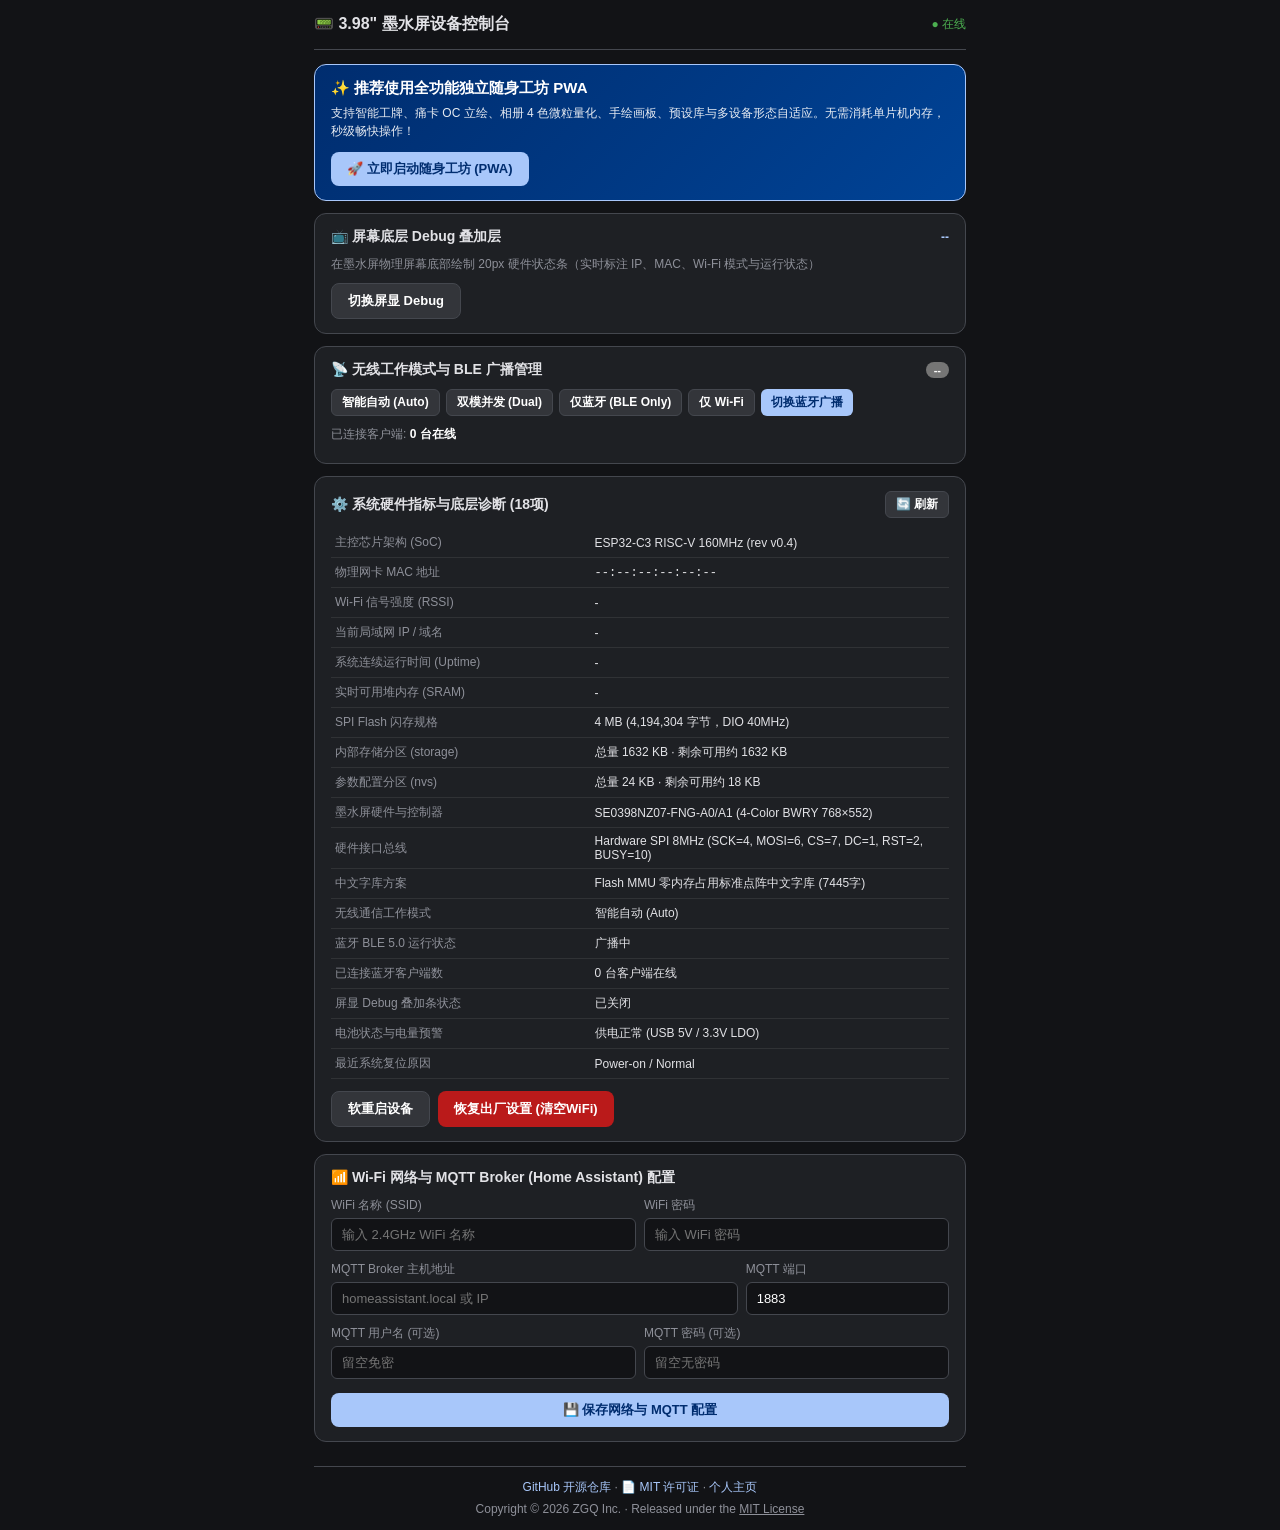
==== web_assets/index.html @ a0bafb87 "fix(web): 修复网页压缩误删URL导致未闭合a标签与全页变蓝问题，恢复PWA动态传参与302重定向" ====
<!DOCTYPE html>
<html lang="zh-CN" data-theme="dark">
<head>
  <meta charset="utf-8">
  <meta name="viewport" content="width=device-width, initial-scale=1.0, maximum-scale=1.0, user-scalable=no">
  <title>3.98" 墨水屏设备管理后台</title>
  <style>
    :root {
      --primary: #a8c7fa; --on-primary: #002d6f; --container: #1e2024; --surface: #121316;
      --on-surface: #e2e2e6; --outline: #8e9099; --border: #44474e; --p-box: #004396;
    }
    * { box-sizing: border-box; margin: 0; padding: 0; font-family: -apple-system, BlinkMacSystemFont, "Segoe UI", Roboto, sans-serif; }
    body { background: var(--surface); color: var(--on-surface); padding: 14px; max-width: 680px; margin: 0 auto; }
    header { display: flex; justify-content: space-between; align-items: center; padding-bottom: 14px; border-bottom: 1px solid var(--border); margin-bottom: 14px; }
    .brand { font-size: 16px; font-weight: 700; display: flex; align-items: center; gap: 8px; }
    .card { background: var(--container); border: 1px solid var(--border); border-radius: 12px; padding: 14px 16px; margin-bottom: 12px; }
    .card-title { font-size: 14px; font-weight: 700; margin-bottom: 10px; display: flex; justify-content: space-between; align-items: center; }
    .pwa-card { background: linear-gradient(135deg, #002d6f, #004396); border-color: var(--primary); color: #fff; }
    .btn { display: inline-flex; align-items: center; justify-content: center; padding: 8px 16px; border-radius: 8px; border: none; font-size: 13px; font-weight: 600; cursor: pointer; text-decoration: none; transition: 0.2s; }
    .btn-sm { padding: 4px 10px; font-size: 12px; border-radius: 6px; }
    .btn-primary { background: var(--primary); color: var(--on-primary); }
    .btn-tonal { background: #33353a; color: #fff; border: 1px solid var(--border); }
    .btn-danger { background: #ba1a1a; color: #fff; }
    .btn-outlined { background: transparent; color: var(--primary); border: 1px solid var(--border); }
    .btn.active { background: var(--primary); color: var(--on-primary); }
    .form-group { margin-bottom: 10px; }
    .form-label { display: block; font-size: 12px; color: var(--outline); margin-bottom: 4px; }
    .input { width: 100%; padding: 8px 10px; border-radius: 6px; border: 1px solid var(--border); background: var(--surface); color: #fff; font-size: 13px; }
    table { width: 100%; font-size: 12px; border-collapse: collapse; }
    td { padding: 6px 4px; border-bottom: 1px solid rgba(255,255,255,0.08); }
    td:first-child { color: var(--outline); width: 42%; }
    footer { margin-top: 24px; text-align: center; font-size: 12px; color: var(--outline); padding-top: 12px; border-top: 1px solid var(--border); }
    footer a { color: var(--primary); text-decoration: none; }
  </style>
</head>
<body>
  <header>
    <div class="brand">
      <span>📟 3.98" 墨水屏设备控制台</span>
    </div>
    <span style="font-size:12px; color:#4caf50;">● 在线</span>
  </header>

  <!-- PWA Studio Hero Card -->
  <div class="card pwa-card">
    <div style="font-size:15px; font-weight:700; margin-bottom:6px;">✨ 推荐使用全功能独立随身工坊 PWA</div>
    <p style="font-size:12px; opacity:0.9; margin-bottom:12px; line-height:1.5;">
      支持智能工牌、痛卡 OC 立绘、相册 4 色微粒量化、手绘画板、预设库与多设备形态自适应。无需消耗单片机内存，秒级畅快操作！
    </p>
    <a id="pwaLaunchBtn" href="https://398epd.zgqinc.gq/" target="_blank" rel="noopener" class="btn btn-primary" style="font-weight:700;">🚀 立即启动随身工坊 (PWA)</a>
  </div>

  <!-- Screen Debug Overlay Card -->
  <div class="card">
    <div class="card-title">
      <span>📺 屏幕底层 Debug 叠加层</span>
      <span id="screenDebugText" style="font-size:12px; font-weight:700; color:var(--primary);">--</span>
    </div>
    <p style="font-size:12px; color:var(--outline); margin-bottom:10px;">
      在墨水屏物理屏幕底部绘制 20px 硬件状态条（实时标注 IP、MAC、Wi-Fi 模式与运行状态）
    </p>
    <button class="btn btn-tonal" id="btnDebugToggle" onclick="toggleScreenDebug()">切换屏显 Debug</button>
  </div>

  <!-- Wireless Mode & BLE Management -->
  <div class="card">
    <div class="card-title">
      <span>📡 无线工作模式与 BLE 广播管理</span>
      <span id="bleStatusBadge" style="font-size:11px; padding:2px 8px; border-radius:10px; background:#757575; color:#fff;">--</span>
    </div>
    <div style="display:flex; gap:6px; flex-wrap:wrap; margin-bottom:10px;">
      <button class="btn btn-tonal btn-sm opt-wmode" id="opt-auto" onclick="setWirelessMode('auto')">智能自动 (Auto)</button>
      <button class="btn btn-tonal btn-sm opt-wmode" id="opt-dual" onclick="setWirelessMode('dual')">双模并发 (Dual)</button>
      <button class="btn btn-tonal btn-sm opt-wmode" id="opt-ble_only" onclick="setWirelessMode('ble_only')">仅蓝牙 (BLE Only)</button>
      <button class="btn btn-tonal btn-sm opt-wmode" id="opt-wifi_only" onclick="setWirelessMode('wifi_only')">仅 Wi-Fi</button>
      <button class="btn btn-primary btn-sm" id="btnToggleBle" onclick="toggleBleBroadcast()">切换蓝牙广播</button>
    </div>
    <div id="bleClientsArea" style="font-size:12px; color:var(--outline); margin-bottom:6px;">
      <span>已连接客户端: </span><span id="bleClientsCount" style="color:#fff; font-weight:700;">0 台在线</span>
    </div>
    <div id="bleDeviceList" style="display:flex; flex-direction:column; gap:6px;"></div>
  </div>

  <!-- Full 18-Item Hardware Diagnostics -->
  <div class="card">
    <div class="card-title">
      <span>⚙️ 系统硬件指标与底层诊断 (18项)</span>
      <button class="btn btn-tonal btn-sm" onclick="loadStatus()">🔄 刷新</button>
    </div>
    <table>
      <tbody>
        <tr><td>主控芯片架构 (SoC)</td><td id="dChip">ESP32-C3 RISC-V 160MHz (rev v0.4)</td></tr>
        <tr><td>物理网卡 MAC 地址</td><td id="dMac" style="font-family:monospace;">--:--:--:--:--:--</td></tr>
        <tr><td>Wi-Fi 信号强度 (RSSI)</td><td id="dWifi">-</td></tr>
        <tr><td>当前局域网 IP / 域名</td><td id="dIp">-</td></tr>
        <tr><td>系统连续运行时间 (Uptime)</td><td id="dUptime">-</td></tr>
        <tr><td>实时可用堆内存 (SRAM)</td><td id="dHeap">-</td></tr>
        <tr><td>SPI Flash 闪存规格</td><td id="dFlash">4 MB (4,194,304 字节，DIO 40MHz)</td></tr>
        <tr><td>内部存储分区 (storage)</td><td id="dStorage">总量 1632 KB · 剩余可用约 1632 KB</td></tr>
        <tr><td>参数配置分区 (nvs)</td><td id="dNvs">总量 24 KB · 剩余可用约 18 KB</td></tr>
        <tr><td>墨水屏硬件与控制器</td><td id="dPanel">SE0398NZ07-FNG-A0/A1 (4-Color BWRY 768×552)</td></tr>
        <tr><td>硬件接口总线</td><td>Hardware SPI 8MHz (SCK=4, MOSI=6, CS=7, DC=1, RST=2, BUSY=10)</td></tr>
        <tr><td>中文字库方案</td><td>Flash MMU 零内存占用标准点阵中文字库 (7445字)</td></tr>
        <tr><td>无线通信工作模式</td><td id="dWirelessMode">智能自动 (Auto)</td></tr>
        <tr><td>蓝牙 BLE 5.0 运行状态</td><td id="dBleStatus">广播中</td></tr>
        <tr><td>已连接蓝牙客户端数</td><td id="dBleClients">0 台客户端在线</td></tr>
        <tr><td>屏显 Debug 叠加条状态</td><td id="dDebugOverlay">已关闭</td></tr>
        <tr><td>电池状态与电量预警</td><td id="dBattery">供电正常 (USB 5V / 3.3V LDO)</td></tr>
        <tr><td>最近系统复位原因</td><td id="dResetReason">Power-on / Normal</td></tr>
      </tbody>
    </table>
    <div style="display:flex; gap:8px; margin-top:12px;">
      <button class="btn btn-tonal" onclick="reboot()">软重启设备</button>
      <button class="btn btn-danger" onclick="factoryReset()">恢复出厂设置 (清空WiFi)</button>
    </div>
  </div>

  <!-- Full Wi-Fi & MQTT Configuration -->
  <div class="card">
    <div class="card-title">📶 Wi-Fi 网络与 MQTT Broker (Home Assistant) 配置</div>
    <div style="display:grid; grid-template-columns:1fr 1fr; gap:8px;">
      <div class="form-group">
        <label class="form-label">WiFi 名称 (SSID)</label>
        <input type="text" id="ssid" class="input" placeholder="输入 2.4GHz WiFi 名称">
      </div>
      <div class="form-group">
        <label class="form-label">WiFi 密码</label>
        <input type="password" id="pass" class="input" placeholder="输入 WiFi 密码">
      </div>
    </div>
    <div style="display:grid; grid-template-columns:2fr 1fr; gap:8px;">
      <div class="form-group">
        <label class="form-label">MQTT Broker 主机地址</label>
        <input type="text" id="mqttHost" class="input" placeholder="homeassistant.local 或 IP">
      </div>
      <div class="form-group">
        <label class="form-label">MQTT 端口</label>
        <input type="number" id="mqttPort" class="input" placeholder="1883" value="1883">
      </div>
    </div>
    <div style="display:grid; grid-template-columns:1fr 1fr; gap:8px;">
      <div class="form-group">
        <label class="form-label">MQTT 用户名 (可选)</label>
        <input type="text" id="mqttUser" class="input" placeholder="留空免密">
      </div>
      <div class="form-group">
        <label class="form-label">MQTT 密码 (可选)</label>
        <input type="password" id="mqttPass" class="input" placeholder="留空无密码">
      </div>
    </div>
    <button class="btn btn-primary" style="width:100%; margin-top:4px;" onclick="saveConfig()">💾 保存网络与 MQTT 配置</button>
  </div>

  <!-- Footer -->
  <footer>
    <div style="margin-bottom:6px;">
      <a href="https://github.com/ZGQ-inc/3.98-epd" target="_blank">GitHub 开源仓库</a>
      <span> · </span>
      <a href="https://github.com/ZGQ-inc/3.98-epd/blob/main/LICENSE" target="_blank">📄 MIT 许可证</a>
      <span> · </span>
      <a href="https://domain.zgqinc.gq/" target="_blank">个人主页</a>
    </div>
    <div>Copyright &copy; 2026 ZGQ Inc. · Released under the <a href="https://github.com/ZGQ-inc/3.98-epd/blob/main/LICENSE" target="_blank" rel="noopener" style="color:inherit; text-decoration:underline;">MIT License</a></div>
  </footer>

  <script>
    let gBleEnabled = true;
    let currentDeviceIp = '';

    async function loadStatus() {
      try {
        const r = await fetch('/api/system/status');
        const d = await r.json();
        if (d.ip_address && d.ip_address !== '0.0.0.0') {
          currentDeviceIp = d.ip_address;
          updatePwaLaunchLink();
        }
        if (document.getElementById('dChip')) document.getElementById('dChip').textContent = d.chip_model || 'ESP32-C3 RISC-V 160MHz';
        if (document.getElementById('dMac')) document.getElementById('dMac').textContent = d.mac_address || '--';
        if (document.getElementById('dWifi')) document.getElementById('dWifi').textContent = `${d.wifi_mode} (${d.wifi_rssi} dBm)`;
        if (document.getElementById('dIp')) document.getElementById('dIp').textContent = `http://${d.ip_address} / http://epd-display.local`;

        const up = d.uptime_secs || 0;
        const days = Math.floor(up / 86400);
        const hours = Math.floor((up % 86400) / 3600);
        const mins = Math.floor((up % 3600) / 60);
        const secs = up % 60;
        if (document.getElementById('dUptime')) document.getElementById('dUptime').textContent = `${days}天 ${hours}小时 ${mins}分 ${secs}秒`;

        if (document.getElementById('dHeap')) document.getElementById('dHeap').textContent = `${(d.free_heap || 0).toLocaleString()} 字节 (最低 ${(d.min_free_heap || 0).toLocaleString()} 字节)`;
        if (document.getElementById('dFlash')) document.getElementById('dFlash').textContent = `${Math.round((d.flash_chip_size || 4194304) / 1048576)} MB (DIO 40MHz)`;
        if (document.getElementById('dStorage')) {
          const tot = Math.round((d.storage_partition_size || 1632 * 1024) / 1024);
          const free = Math.round((d.storage_free_bytes || 1632 * 1024) / 1024);
          document.getElementById('dStorage').textContent = `总量 ${tot} KB · 剩余可用约 ${free} KB`;
        }
        if (document.getElementById('dNvs')) {
          const tot = Math.round((d.nvs_size || 24576) / 1024);
          const free = Math.round(((d.nvs_size || 24576) - (d.nvs_used_bytes || 6144)) / 1024);
          document.getElementById('dNvs').textContent = `总量 ${tot} KB · 剩余可用约 ${free} KB`;
        }
        if (document.getElementById('dPanel')) document.getElementById('dPanel').textContent = d.panel_model || 'SE0398NZ07-FNG-A0/A1 (768×552 BWRY)';
        if (document.getElementById('dWirelessMode')) document.getElementById('dWirelessMode').textContent = d.wireless_mode || '智能自动 (Auto)';
        if (document.getElementById('dBleClients')) document.getElementById('dBleClients').textContent = `${(d.ble_devices || []).length} 台在线`;
        if (document.getElementById('bleClientsCount')) document.getElementById('bleClientsCount').textContent = `${(d.ble_devices || []).length} 台在线`;
        if (document.getElementById('dBattery')) document.getElementById('dBattery').textContent = d.battery_low ? '⚠️ 低电量预警 (请接通 USB-C)' : '供电正常 (USB 5V / 3.3V LDO)';
        if (document.getElementById('dResetReason')) document.getElementById('dResetReason').textContent = d.reset_reason || 'Normal';

        updateWirelessModeUI(d.wireless_mode);
        updateBleStatusUI(d.ble_enabled, d.ble_status, d.ble_devices);
        if (d.screen_debug !== undefined) updateScreenDebugUI(d.screen_debug);
      } catch(e) {}
    }

    function updateWirelessModeUI(mode) {
      document.querySelectorAll('.opt-wmode').forEach(b => b.classList.remove('active'));
      const el = document.getElementById('opt-' + mode);
      if (el) el.classList.add('active');
    }

    function updateBleStatusUI(enabled, statusStr, devices) {
      gBleEnabled = enabled;
      const badge = document.getElementById('bleStatusBadge');
      const btn = document.getElementById('btnToggleBle');
      const diag = document.getElementById('dBleStatus');
      const list = document.getElementById('bleDeviceList');

      const text = statusStr === 'CONN' ? '已连接 (CONN)' : (statusStr === 'ADV' ? '广播中 (ADV)' : '已关闭 (OFF)');
      const bg = statusStr === 'CONN' ? '#1565c0' : (statusStr === 'ADV' ? '#2e7d32' : '#757575');

      if (badge) { badge.textContent = text; badge.style.background = bg; }
      if (diag) diag.textContent = text;
      if (btn) btn.textContent = enabled ? '关闭蓝牙广播' : '开启蓝牙广播';

      const devs = devices || [];
      if (list) {
        if (devs.length === 0) {
          list.innerHTML = `<div style="padding:8px; background:var(--surface); border-radius:6px; font-size:11px; color:var(--outline); text-align:center;">暂无已连接蓝牙客户端</div>`;
        } else {
          list.innerHTML = devs.map(d => `
            <div style="display:flex; justify-content:space-between; align-items:center; padding:6px 10px; background:var(--surface); border-radius:6px; font-size:12px;">
              <div>
                <span style="font-weight:700;">📱 ${d.name || 'WebBLE Client'}</span>
                <span style="font-size:11px; color:var(--outline); margin-left:6px;">信号: ${d.rssi || 0} dBm</span>
              </div>
              <button class="btn btn-danger btn-sm" onclick="disconnectBle('${d.id}')">断开</button>
            </div>
          `).join('');
        }
      }
    }

    function updateScreenDebugUI(enabled) {
      const txt = document.getElementById('screenDebugText');
      const diag = document.getElementById('dDebugOverlay');
      const btn = document.getElementById('btnDebugToggle');
      if (txt) {
        txt.textContent = enabled ? '已开启 (ON)' : '已关闭 (OFF)';
        txt.style.color = enabled ? '#4caf50' : 'var(--primary)';
      }
      if (diag) {
        diag.textContent = enabled ? '已开启 (屏幕底部 20px IP与状态条)' : '已关闭';
        diag.style.color = enabled ? '#4caf50' : 'inherit';
      }
      if (btn) {
        btn.textContent = enabled ? '关闭屏显 Debug' : '开启屏显 Debug';
      }
    }

    async function toggleScreenDebug() {
      try {
        const r = await fetch('/api/system/debug', { method: 'POST' });
        const d = await r.json();
        updateScreenDebugUI(d.screen_debug);
        alert('⚡ ' + (d.message || '屏显 Debug 已切换'));
      } catch(e) {
        alert('❌ 切换失败: ' + e.message);
      }
    }

    async function setWirelessMode(mode) {
      try {
        const r = await fetch('/api/wireless/mode', {
          method: 'POST',
          headers: { 'Content-Type': 'application/json' },
          body: JSON.stringify({ mode })
        });
        const d = await r.json();
        updateWirelessModeUI(mode);
        alert('🎉 ' + (d.message || '无线模式已切换'));
        loadStatus();
      } catch(e) {
        alert('❌ 切换失败: ' + e.message);
      }
    }

    async function toggleBleBroadcast() {
      try {
        const r = await fetch('/api/ble/toggle', {
          method: 'POST',
          headers: { 'Content-Type': 'application/json' },
          body: JSON.stringify({ enabled: !gBleEnabled })
        });
        const d = await r.json();
        updateBleStatusUI(d.ble_enabled, d.ble_status, []);
        alert('🎉 ' + (d.message || '蓝牙广播已更新'));
      } catch(e) {
        alert('❌ 操作失败: ' + e.message);
      }
    }

    async function disconnectBle(id) {
      if (!confirm('确认断开该蓝牙客户端？')) return;
      try {
        await fetch('/api/ble/disconnect', {
          method: 'POST',
          headers: { 'Content-Type': 'application/json' },
          body: JSON.stringify({ id })
        });
        loadStatus();
      } catch(e) {
        alert('❌ 断开失败: ' + e.message);
      }
    }

    async function loadConfig() {
      try {
        const r = await fetch('/api/config');
        if (!r.ok) return;
        const cfg = await r.json();
        if (cfg.wifi_ssid) document.getElementById('ssid').value = cfg.wifi_ssid;
        if (cfg.wifi_pass) document.getElementById('pass').value = cfg.wifi_pass;
        if (cfg.mqtt_broker) document.getElementById('mqttHost').value = cfg.mqtt_broker;
        if (cfg.mqtt_port) document.getElementById('mqttPort').value = cfg.mqtt_port;
        if (cfg.mqtt_user) document.getElementById('mqttUser').value = cfg.mqtt_user;
        if (cfg.mqtt_pass) document.getElementById('mqttPass').value = cfg.mqtt_pass;
        if (cfg.screen_debug !== undefined) updateScreenDebugUI(cfg.screen_debug);
      } catch(e) {}
    }

    async function saveConfig() {
      const ssid = document.getElementById('ssid').value.trim();
      const pass = document.getElementById('pass').value.trim();
      const mqttHost = document.getElementById('mqttHost').value.trim();
      const mqttPort = parseInt(document.getElementById('mqttPort').value) || 1883;
      const mqttUser = document.getElementById('mqttUser').value.trim();
      const mqttPass = document.getElementById('mqttPass').value;

      try {
        const r = await fetch('/api/config', {
          method: 'POST',
          headers: { 'Content-Type': 'application/json' },
          body: JSON.stringify({
            wifi_ssid: ssid,
            wifi_pass: pass,
            mqtt_broker: mqttHost,
            mqtt_port: mqttPort,
            mqtt_user: mqttUser,
            mqtt_pass: mqttPass
          })
        });
        const d = await r.json();
        alert('🎉 ' + (d.message || '网络与 MQTT 配置已成功保存！'));
      } catch(e) {
        alert('❌ 保存失败: ' + e.message);
      }
    }

    async function reboot() {
      if (confirm('确认软重启设备？')) {
        await fetch('/api/system/reboot', { method:'POST' });
        alert('设备正在重启...');
      }
    }

    async function factoryReset() {
      if (confirm('警告：确认清除 WiFi 密码并恢复出厂设置？')) {
        await fetch('/api/system/reset', { method:'POST' });
        alert('已恢复出厂，正在重启...');
      }
    }

    function updatePwaLaunchLink() {
      const host = currentDeviceIp || window.location.hostname || '';
      const targetUrl = host ? `https://398epd.zgqinc.gq/?ip=${encodeURIComponent(host)}` : 'https://398epd.zgqinc.gq/';
      const btn = document.getElementById('pwaLaunchBtn') || document.querySelector('.pwa-card a');
      if (btn) {
        btn.href = targetUrl;
        btn.onclick = function() {
          const freshHost = currentDeviceIp || window.location.hostname || '';
          this.href = freshHost ? `https://398epd.zgqinc.gq/?ip=${encodeURIComponent(freshHost)}` : 'https://398epd.zgqinc.gq/';
        };
      }
    }

    window.onload = function() {
      updatePwaLaunchLink();
      loadStatus();
      loadConfig();
    };
  </script>
</body>
</html>
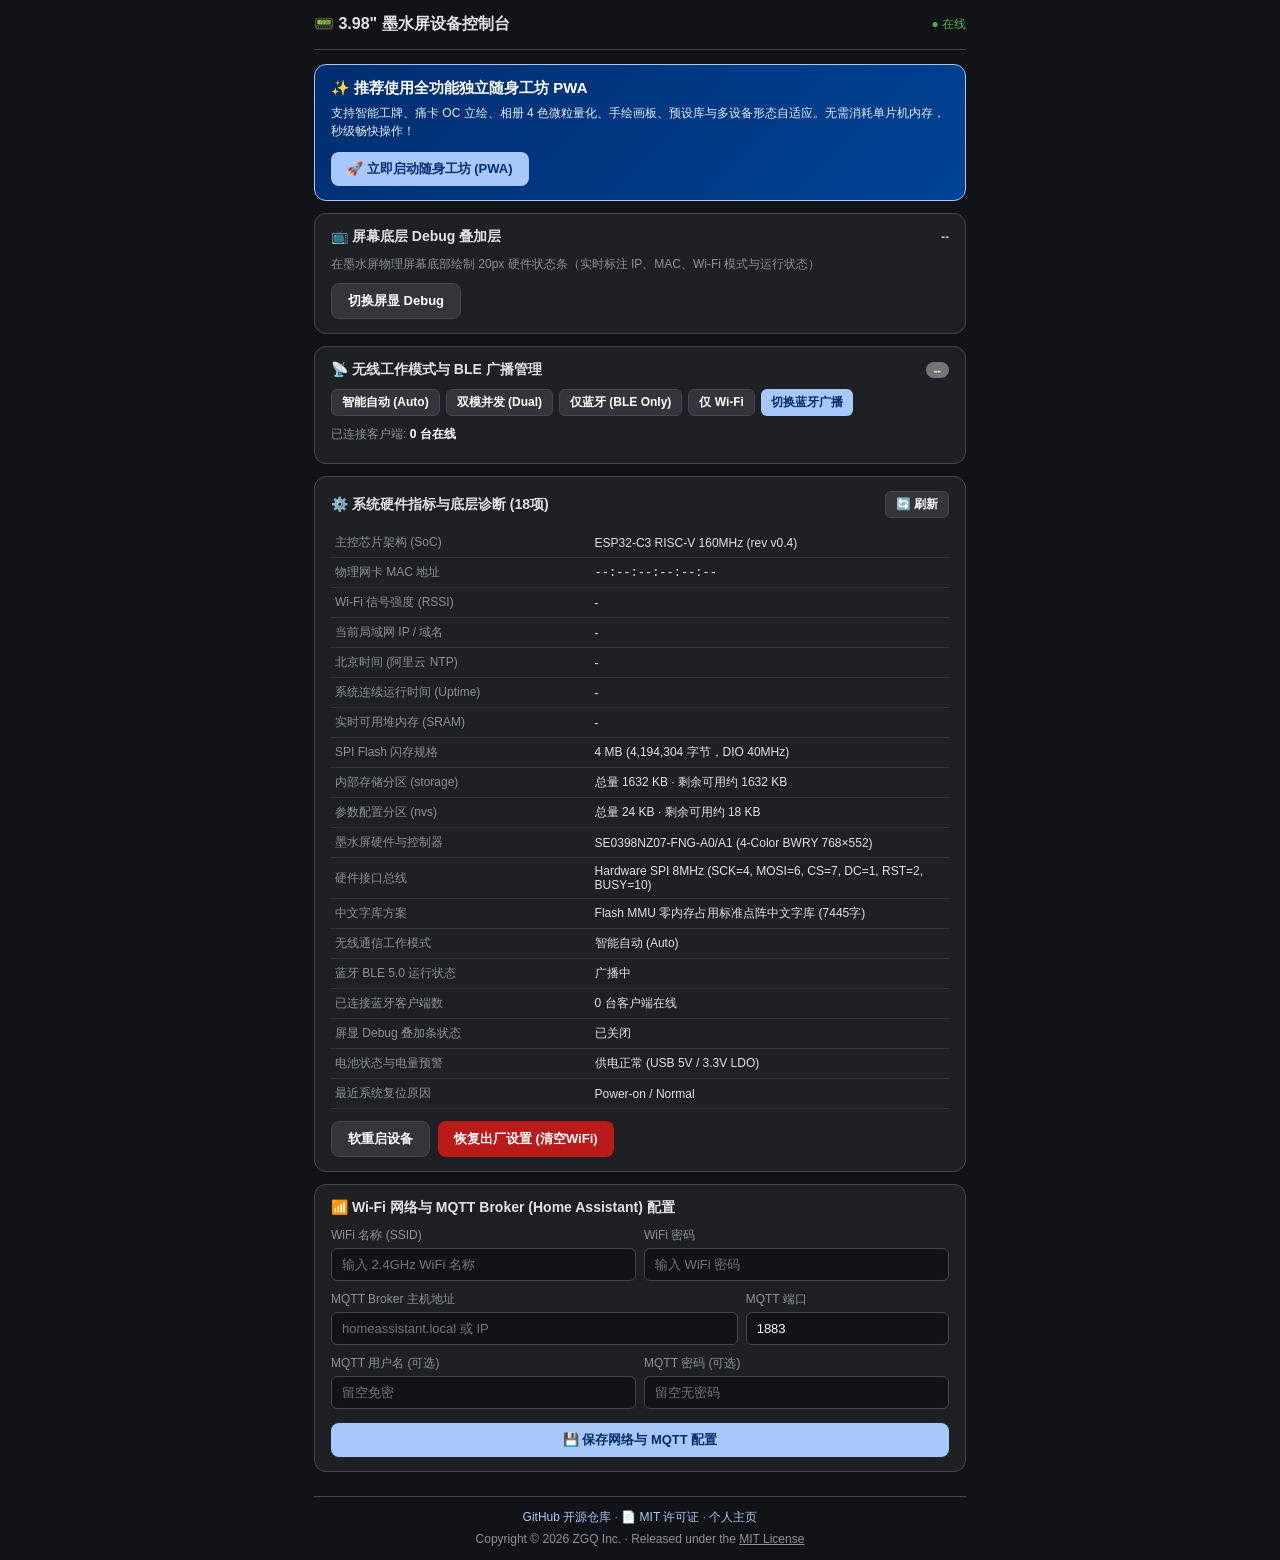
==== commit 2e95fb86: "feat(ntp): 单片机集成阿里云NTP授时与UTC+8时区管理，打通墨水屏实时时钟与状态展示" ====
--- a/web_assets/index.html
+++ b/web_assets/index.html
@@ -48,6 +48,15 @@
       支持智能工牌、痛卡 OC 立绘、相册 4 色微粒量化、手绘画板、预设库与多设备形态自适应。无需消耗单片机内存，秒级畅快操作！
     </p>
     <a id="pwaLaunchBtn" href="https://398epd.zgqinc.gq/" target="_blank" rel="noopener" class="btn btn-primary" style="font-weight:700;">🚀 立即启动随身工坊 (PWA)</a>
+    <script>
+      (function() {
+        var h = window.location.hostname || '';
+        if (h && h !== 'localhost' && h !== '127.0.0.1') {
+          var el = document.getElementById('pwaLaunchBtn');
+          if (el) el.href = 'https://398epd.zgqinc.gq/?ip=' + encodeURIComponent(h);
+        }
+      })();
+    </script>
   </div>
 
   <!-- Screen Debug Overlay Card -->
@@ -93,6 +102,7 @@
         <tr><td>物理网卡 MAC 地址</td><td id="dMac" style="font-family:monospace;">--:--:--:--:--:--</td></tr>
         <tr><td>Wi-Fi 信号强度 (RSSI)</td><td id="dWifi">-</td></tr>
         <tr><td>当前局域网 IP / 域名</td><td id="dIp">-</td></tr>
+        <tr><td>北京时间 (阿里云 NTP)</td><td id="dNtpTime">-</td></tr>
         <tr><td>系统连续运行时间 (Uptime)</td><td id="dUptime">-</td></tr>
         <tr><td>实时可用堆内存 (SRAM)</td><td id="dHeap">-</td></tr>
         <tr><td>SPI Flash 闪存规格</td><td id="dFlash">4 MB (4,194,304 字节，DIO 40MHz)</td></tr>
@@ -186,6 +196,10 @@
         const mins = Math.floor((up % 3600) / 60);
         const secs = up % 60;
         if (document.getElementById('dUptime')) document.getElementById('dUptime').textContent = `${days}天 ${hours}小时 ${mins}分 ${secs}秒`;
+        if (document.getElementById('dNtpTime')) {
+          const ntpDesc = d.ntp_synced ? '✅ 阿里云 NTP 已授时' : '⏳ 正在校时...';
+          document.getElementById('dNtpTime').textContent = d.current_time ? `${d.current_time} (${ntpDesc})` : ntpDesc;
+        }
 
         if (document.getElementById('dHeap')) document.getElementById('dHeap').textContent = `${(d.free_heap || 0).toLocaleString()} 字节 (最低 ${(d.min_free_heap || 0).toLocaleString()} 字节)`;
         if (document.getElementById('dFlash')) document.getElementById('dFlash').textContent = `${Math.round((d.flash_chip_size || 4194304) / 1048576)} MB (DIO 40MHz)`;
@@ -386,9 +400,20 @@
       const btn = document.getElementById('pwaLaunchBtn') || document.querySelector('.pwa-card a');
       if (btn) {
         btn.href = targetUrl;
-        btn.onclick = function() {
+        if (host) btn.title = `跳转至随身工坊 (携带参数: ?ip=${host})`;
+        btn.onclick = function(e) {
           const freshHost = currentDeviceIp || window.location.hostname || '';
-          this.href = freshHost ? `https://398epd.zgqinc.gq/?ip=${encodeURIComponent(freshHost)}` : 'https://398epd.zgqinc.gq/';
+          const url = freshHost ? `https://398epd.zgqinc.gq/?ip=${encodeURIComponent(freshHost)}` : 'https://398epd.zgqinc.gq/';
+          this.href = url;
+          if (e) {
+            e.preventDefault();
+            e.stopPropagation();
+          }
+          const win = window.open(url, '_blank');
+          if (!win || win.closed || typeof win.closed === 'undefined') {
+            window.location.href = url;
+          }
+          return false;
         };
       }
     }
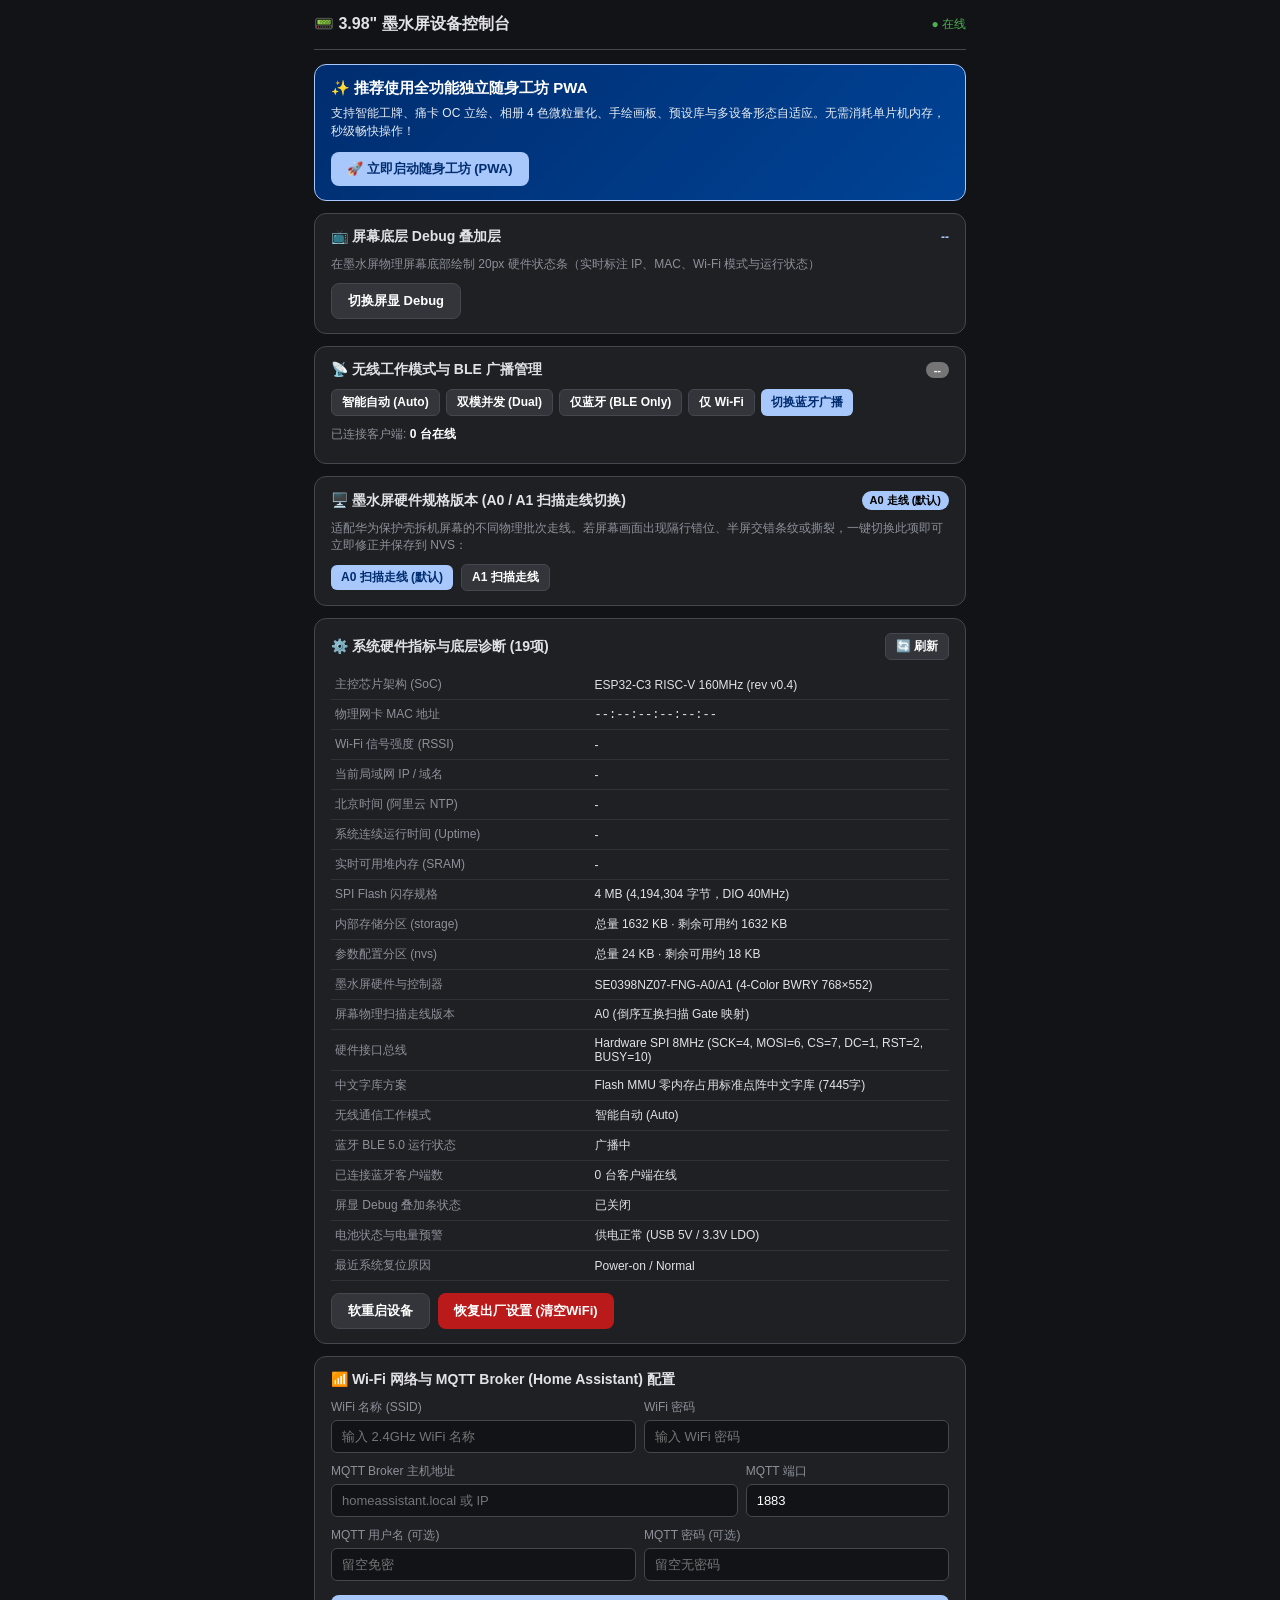
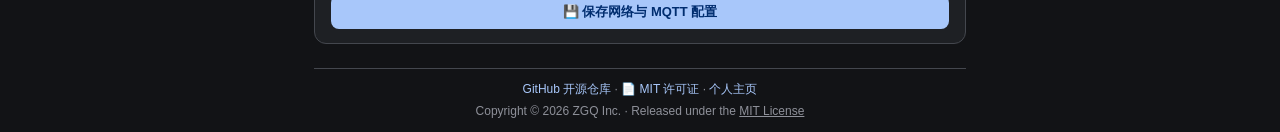
==== commit 54ce787d: "feat: add A0/A1 screen panel version switch to web console and PWA" ====
--- a/web_assets/index.html
+++ b/web_assets/index.html
@@ -90,10 +90,25 @@
     <div id="bleDeviceList" style="display:flex; flex-direction:column; gap:6px;"></div>
   </div>
 
+  <!-- EPD Screen Hardware Revision Switch -->
+  <div class="card">
+    <div class="card-title">
+      <span>🖥️ 墨水屏硬件规格版本 (A0 / A1 扫描走线切换)</span>
+      <span id="panelVersionBadge" style="font-size:11px; padding:2px 8px; border-radius:10px; background:var(--primary); color:#000; font-weight:700;">A0 走线 (默认)</span>
+    </div>
+    <div style="font-size:12px; color:var(--outline); margin-bottom:10px;">
+      适配华为保护壳拆机屏幕的不同物理批次走线。若屏幕画面出现隔行错位、半屏交错条纹或撕裂，一键切换此项即可立即修正并保存到 NVS：
+    </div>
+    <div style="display:flex; gap:8px; align-items:center;">
+      <button class="btn btn-primary btn-sm opt-panel" id="opt-panel-a0" onclick="setPanelVersion('A0')">A0 扫描走线 (默认)</button>
+      <button class="btn btn-tonal btn-sm opt-panel" id="opt-panel-a1" onclick="setPanelVersion('A1')">A1 扫描走线</button>
+    </div>
+  </div>
+
   <!-- Full 18-Item Hardware Diagnostics -->
   <div class="card">
     <div class="card-title">
-      <span>⚙️ 系统硬件指标与底层诊断 (18项)</span>
+      <span>⚙️ 系统硬件指标与底层诊断 (19项)</span>
       <button class="btn btn-tonal btn-sm" onclick="loadStatus()">🔄 刷新</button>
     </div>
     <table>
@@ -109,6 +124,7 @@
         <tr><td>内部存储分区 (storage)</td><td id="dStorage">总量 1632 KB · 剩余可用约 1632 KB</td></tr>
         <tr><td>参数配置分区 (nvs)</td><td id="dNvs">总量 24 KB · 剩余可用约 18 KB</td></tr>
         <tr><td>墨水屏硬件与控制器</td><td id="dPanel">SE0398NZ07-FNG-A0/A1 (4-Color BWRY 768×552)</td></tr>
+        <tr><td>屏幕物理扫描走线版本</td><td id="dPanelVersion">A0 (倒序互换扫描 Gate 映射)</td></tr>
         <tr><td>硬件接口总线</td><td>Hardware SPI 8MHz (SCK=4, MOSI=6, CS=7, DC=1, RST=2, BUSY=10)</td></tr>
         <tr><td>中文字库方案</td><td>Flash MMU 零内存占用标准点阵中文字库 (7445字)</td></tr>
         <tr><td>无线通信工作模式</td><td id="dWirelessMode">智能自动 (Auto)</td></tr>
@@ -197,7 +213,7 @@
         const secs = up % 60;
         if (document.getElementById('dUptime')) document.getElementById('dUptime').textContent = `${days}天 ${hours}小时 ${mins}分 ${secs}秒`;
         if (document.getElementById('dNtpTime')) {
-          const ntpDesc = d.ntp_synced ? '✅ 阿里云 NTP 已授时' : '⏳ 正在校时...';
+          const ntpDesc = d.ntp_synced ? '✅ NTP 已授时' : '⏳ 正在校时...';
           document.getElementById('dNtpTime').textContent = d.current_time ? `${d.current_time} (${ntpDesc})` : ntpDesc;
         }
 
@@ -223,6 +239,7 @@
         updateWirelessModeUI(d.wireless_mode);
         updateBleStatusUI(d.ble_enabled, d.ble_status, d.ble_devices);
         if (d.screen_debug !== undefined) updateScreenDebugUI(d.screen_debug);
+        if (d.panel_version) updatePanelVersionUI(d.panel_version);
       } catch(e) {}
     }
 
@@ -281,6 +298,43 @@
       }
     }
 
+    let gPanelVersion = 'A0';
+
+    function updatePanelVersionUI(ver) {
+      gPanelVersion = ver || 'A0';
+      const badge = document.getElementById('panelVersionBadge');
+      const diag = document.getElementById('dPanelVersion');
+      const bA0 = document.getElementById('opt-panel-a0');
+      const bA1 = document.getElementById('opt-panel-a1');
+      if (badge) {
+        badge.textContent = gPanelVersion === 'A1' ? 'A1 走线' : 'A0 走线 (默认)';
+        badge.style.background = gPanelVersion === 'A1' ? '#ff9800' : 'var(--primary)';
+        badge.style.color = '#000';
+      }
+      if (diag) {
+        diag.textContent = gPanelVersion === 'A1' ? 'A1 (双向对称扫描 Gate 映射)' : 'A0 (倒序互换扫描 Gate 映射)';
+        diag.style.color = gPanelVersion === 'A1' ? '#ff9800' : 'inherit';
+      }
+      if (bA0) bA0.className = gPanelVersion === 'A0' ? 'btn btn-primary btn-sm opt-panel' : 'btn btn-tonal btn-sm opt-panel';
+      if (bA1) bA1.className = gPanelVersion === 'A1' ? 'btn btn-primary btn-sm opt-panel' : 'btn btn-tonal btn-sm opt-panel';
+    }
+
+    async function setPanelVersion(version) {
+      try {
+        const r = await fetch('/api/system/panel', {
+          method: 'POST',
+          headers: { 'Content-Type': 'application/json' },
+          body: JSON.stringify({ version })
+        });
+        const d = await r.json();
+        updatePanelVersionUI(d.panel_version || version);
+        alert('🎉 ' + (d.message || `墨水屏硬件规格已切换为 ${version}，正在刷新！`));
+        loadStatus();
+      } catch(e) {
+        alert('❌ 切换失败: ' + e.message);
+      }
+    }
+
     async function toggleScreenDebug() {
       try {
         const r = await fetch('/api/system/debug', { method: 'POST' });
@@ -349,6 +403,7 @@
         if (cfg.mqtt_user) document.getElementById('mqttUser').value = cfg.mqtt_user;
         if (cfg.mqtt_pass) document.getElementById('mqttPass').value = cfg.mqtt_pass;
         if (cfg.screen_debug !== undefined) updateScreenDebugUI(cfg.screen_debug);
+        if (cfg.panel_version) updatePanelVersionUI(cfg.panel_version);
       } catch(e) {}
     }
 
@@ -370,7 +425,8 @@
             mqtt_broker: mqttHost,
             mqtt_port: mqttPort,
             mqtt_user: mqttUser,
-            mqtt_pass: mqttPass
+            mqtt_pass: mqttPass,
+            panel_version: gPanelVersion
           })
         });
         const d = await r.json();
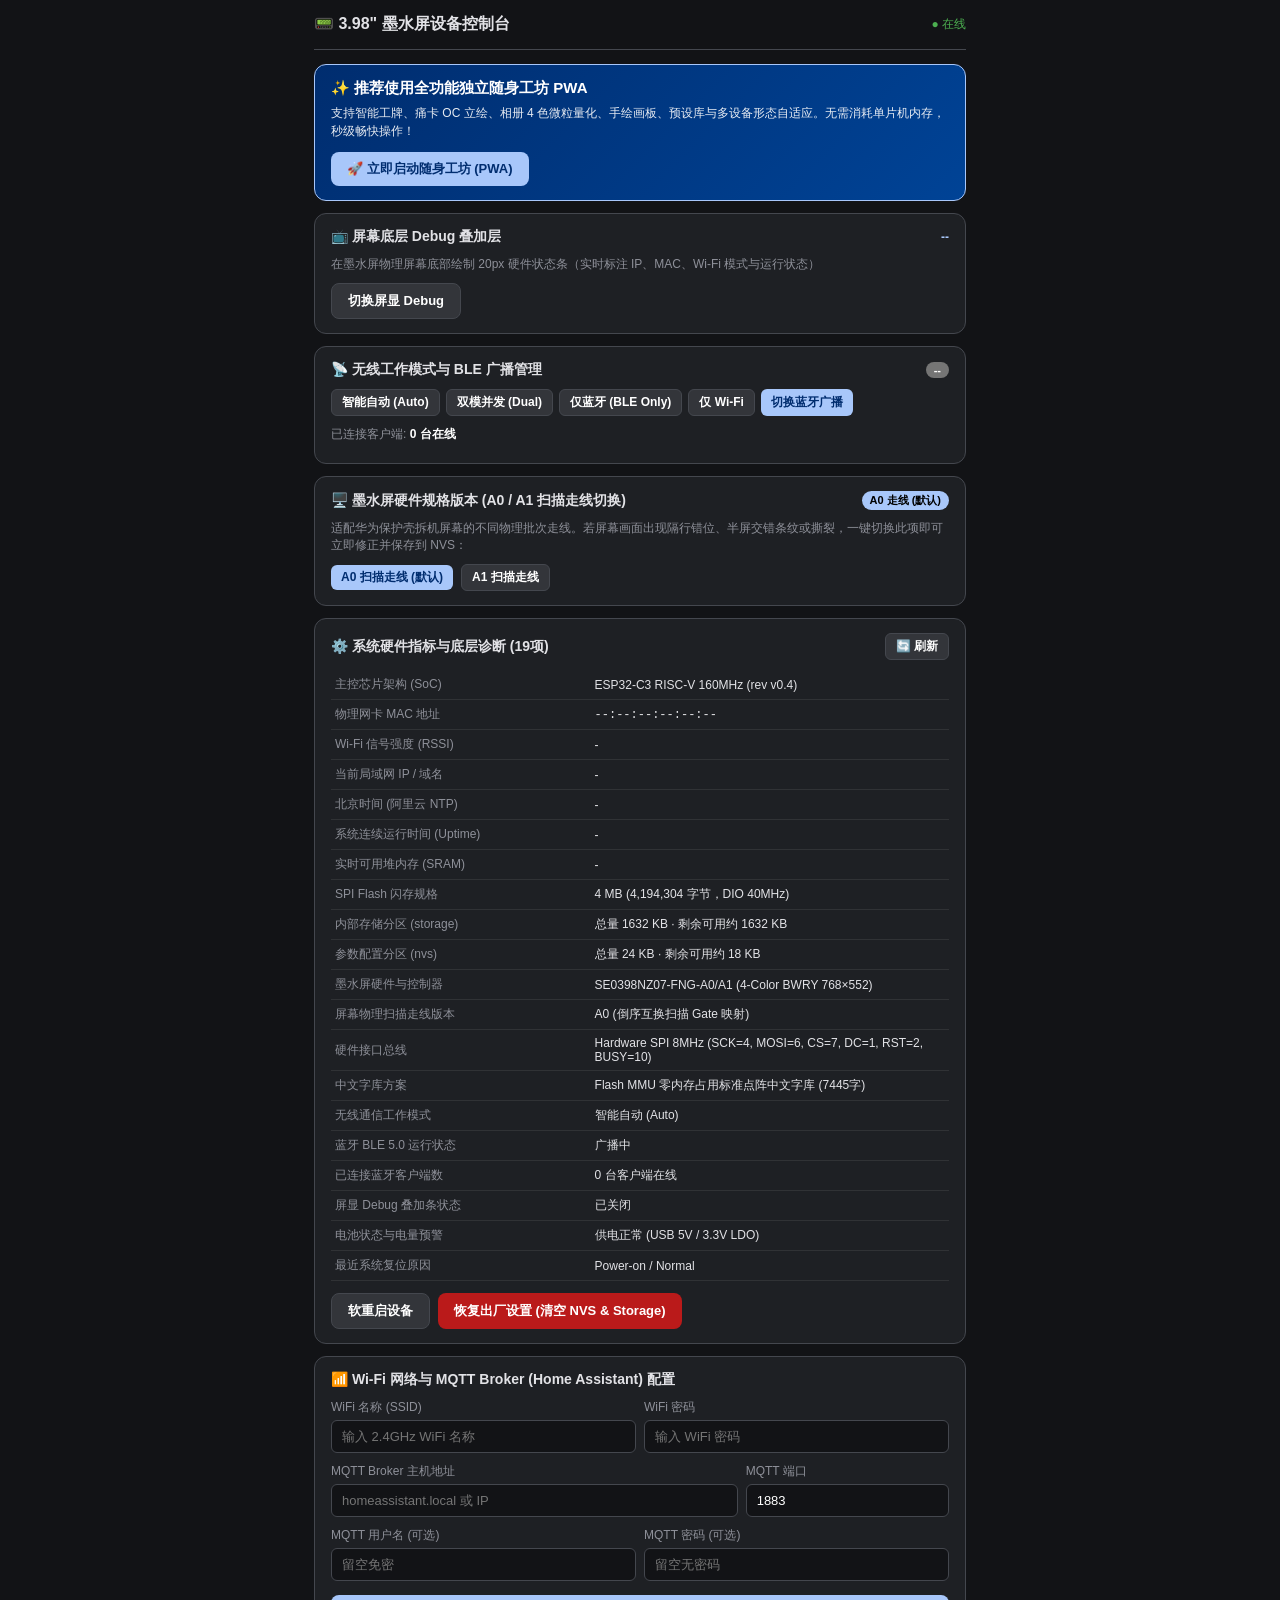
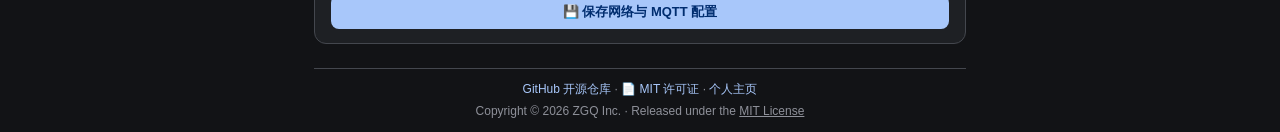
==== commit 88ffb616: "feat: ensure factory reset completely wipes both NVS and storage partitions" ====
--- a/web_assets/index.html
+++ b/web_assets/index.html
@@ -137,7 +137,7 @@
     </table>
     <div style="display:flex; gap:8px; margin-top:12px;">
       <button class="btn btn-tonal" onclick="reboot()">软重启设备</button>
-      <button class="btn btn-danger" onclick="factoryReset()">恢复出厂设置 (清空WiFi)</button>
+      <button class="btn btn-danger" onclick="factoryReset()">恢复出厂设置 (清空 NVS & Storage)</button>
     </div>
   </div>
 
@@ -444,9 +444,9 @@
     }
 
     async function factoryReset() {
-      if (confirm('警告：确认清除 WiFi 密码并恢复出厂设置？')) {
+      if (confirm('警告：确认恢复出厂设置？将同时彻底清空 NVS 参数配置与 Storage 效果库预设！')) {
         await fetch('/api/system/reset', { method:'POST' });
-        alert('已恢复出厂，正在重启...');
+        alert('已恢复出厂设置 (清空 NVS 与 Storage 分区)，设备正在重启...');
       }
     }
 
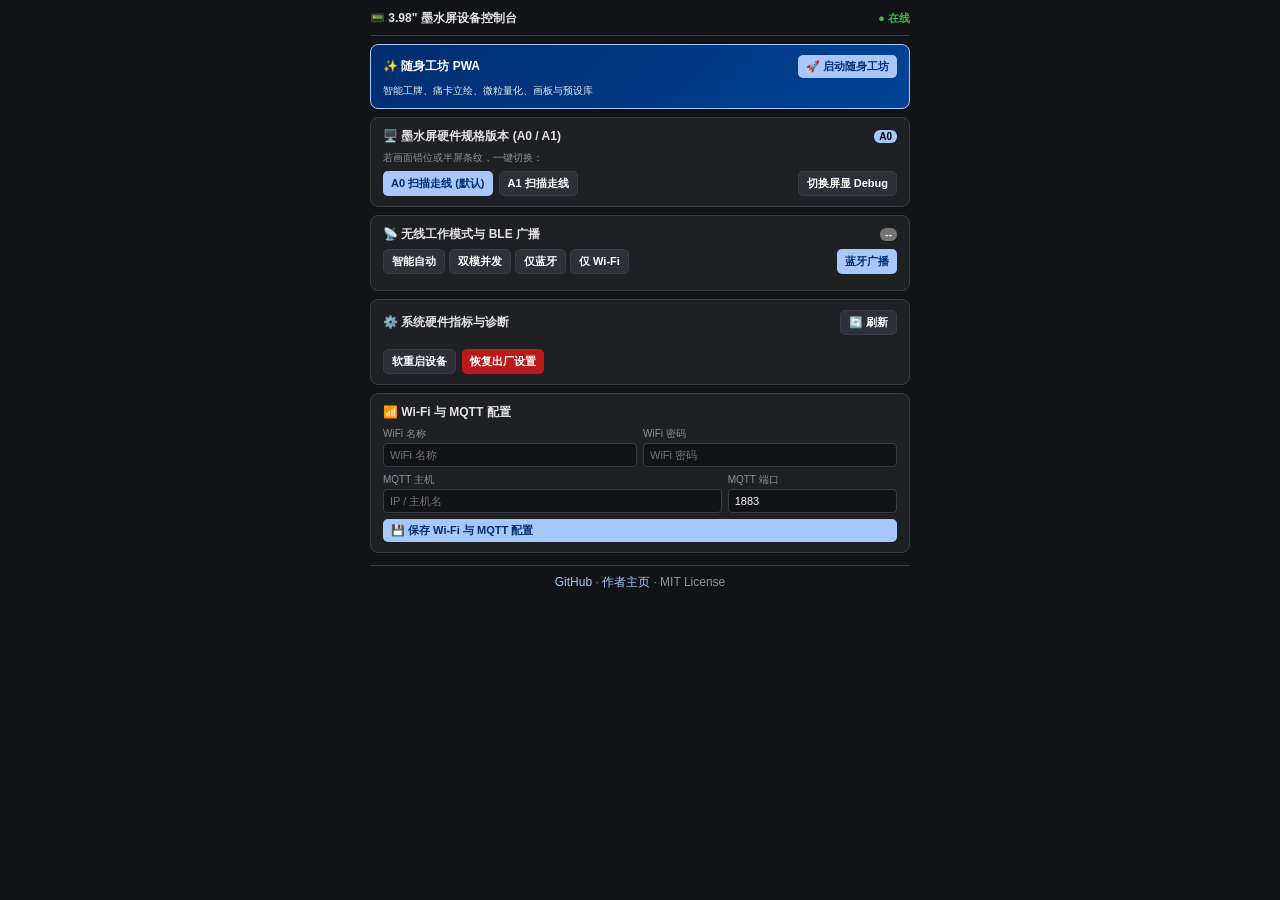
==== commit 8f6b8d43: "fix(web): optimize local console delivery, solve socket starvation & add live NVS stats" ====
--- a/web_assets/index.html
+++ b/web_assets/index.html
@@ -1,484 +1,160 @@
 <!DOCTYPE html>
-<html lang="zh-CN" data-theme="dark">
+<html lang="zh-CN">
 <head>
-  <meta charset="utf-8">
-  <meta name="viewport" content="width=device-width, initial-scale=1.0, maximum-scale=1.0, user-scalable=no">
-  <title>3.98" 墨水屏设备管理后台</title>
-  <style>
-    :root {
-      --primary: #a8c7fa; --on-primary: #002d6f; --container: #1e2024; --surface: #121316;
-      --on-surface: #e2e2e6; --outline: #8e9099; --border: #44474e; --p-box: #004396;
-    }
-    * { box-sizing: border-box; margin: 0; padding: 0; font-family: -apple-system, BlinkMacSystemFont, "Segoe UI", Roboto, sans-serif; }
-    body { background: var(--surface); color: var(--on-surface); padding: 14px; max-width: 680px; margin: 0 auto; }
-    header { display: flex; justify-content: space-between; align-items: center; padding-bottom: 14px; border-bottom: 1px solid var(--border); margin-bottom: 14px; }
-    .brand { font-size: 16px; font-weight: 700; display: flex; align-items: center; gap: 8px; }
-    .card { background: var(--container); border: 1px solid var(--border); border-radius: 12px; padding: 14px 16px; margin-bottom: 12px; }
-    .card-title { font-size: 14px; font-weight: 700; margin-bottom: 10px; display: flex; justify-content: space-between; align-items: center; }
-    .pwa-card { background: linear-gradient(135deg, #002d6f, #004396); border-color: var(--primary); color: #fff; }
-    .btn { display: inline-flex; align-items: center; justify-content: center; padding: 8px 16px; border-radius: 8px; border: none; font-size: 13px; font-weight: 600; cursor: pointer; text-decoration: none; transition: 0.2s; }
-    .btn-sm { padding: 4px 10px; font-size: 12px; border-radius: 6px; }
-    .btn-primary { background: var(--primary); color: var(--on-primary); }
-    .btn-tonal { background: #33353a; color: #fff; border: 1px solid var(--border); }
-    .btn-danger { background: #ba1a1a; color: #fff; }
-    .btn-outlined { background: transparent; color: var(--primary); border: 1px solid var(--border); }
-    .btn.active { background: var(--primary); color: var(--on-primary); }
-    .form-group { margin-bottom: 10px; }
-    .form-label { display: block; font-size: 12px; color: var(--outline); margin-bottom: 4px; }
-    .input { width: 100%; padding: 8px 10px; border-radius: 6px; border: 1px solid var(--border); background: var(--surface); color: #fff; font-size: 13px; }
-    table { width: 100%; font-size: 12px; border-collapse: collapse; }
-    td { padding: 6px 4px; border-bottom: 1px solid rgba(255,255,255,0.08); }
-    td:first-child { color: var(--outline); width: 42%; }
-    footer { margin-top: 24px; text-align: center; font-size: 12px; color: var(--outline); padding-top: 12px; border-top: 1px solid var(--border); }
-    footer a { color: var(--primary); text-decoration: none; }
-  </style>
+<meta charset="utf-8"><meta name="viewport" content="width=device-width,initial-scale=1">
+<title>3.98" 墨水屏设备控制台</title>
+<style>
+:root { --p: #a8c7fa; --bg: #121316; --c: #1e2024; --fg: #e2e2e6; --m: #8e9099; --b: #3a3d45; }
+* { box-sizing: border-box; margin: 0; padding: 0; font-family: -apple-system,BlinkMacSystemFont,"Segoe UI",Roboto,sans-serif; font-size: 12px; }
+body { background: var(--bg); color: var(--fg); padding: 10px; max-width: 560px; margin: 0 auto; }
+h1 { font-size: 14px; display: flex; justify-content: space-between; align-items: center; padding-bottom: 8px; border-bottom: 1px solid var(--b); margin-bottom: 8px; }
+.card { background: var(--c); border: 1px solid var(--b); border-radius: 8px; padding: 10px 12px; margin-bottom: 8px; }
+.title { font-weight: 700; margin-bottom: 6px; display: flex; justify-content: space-between; align-items: center; }
+.btn { display: inline-flex; align-items: center; padding: 4px 8px; border-radius: 5px; border: 1px solid var(--b); font-size: 11px; font-weight: 600; cursor: pointer; text-decoration: none; background: #2d3036; color: #fff; }
+.btn-p { background: var(--p); color: #002d6f; border: none; }
+.btn-d { background: #ba1a1a; color: #fff; border: none; }
+.btn.active { background: var(--p); color: #002d6f; border-color: var(--p); }
+.grid { display: grid; grid-template-columns: 1fr 1fr; gap: 6px; margin-bottom: 6px; }
+label { display: block; font-size: 10px; color: var(--m); margin-bottom: 2px; }
+input { width: 100%; padding: 5px 6px; border-radius: 4px; border: 1px solid var(--b); background: var(--bg); color: #fff; font-size: 11px; }
+table { width: 100%; border-collapse: collapse; font-size: 11px; }
+td { padding: 3px 2px; border-bottom: 1px solid rgba(255,255,255,0.05); }
+td:first-child { color: var(--m); width: 42%; }
+footer { margin-top: 12px; text-align: center; font-size: 10px; color: var(--m); padding-top: 8px; border-top: 1px solid var(--b); }
+footer a { color: var(--p); text-decoration: none; }
+</style>
 </head>
 <body>
-  <header>
-    <div class="brand">
-      <span>📟 3.98" 墨水屏设备控制台</span>
-    </div>
-    <span style="font-size:12px; color:#4caf50;">● 在线</span>
-  </header>
+<h1><span>📟 3.98" 墨水屏设备控制台</span><span style="color:#4caf50;font-size:11px">● 在线</span></h1>
 
-  <!-- PWA Studio Hero Card -->
-  <div class="card pwa-card">
-    <div style="font-size:15px; font-weight:700; margin-bottom:6px;">✨ 推荐使用全功能独立随身工坊 PWA</div>
-    <p style="font-size:12px; opacity:0.9; margin-bottom:12px; line-height:1.5;">
-      支持智能工牌、痛卡 OC 立绘、相册 4 色微粒量化、手绘画板、预设库与多设备形态自适应。无需消耗单片机内存，秒级畅快操作！
-    </p>
-    <a id="pwaLaunchBtn" href="https://398epd.zgqinc.gq/" target="_blank" rel="noopener" class="btn btn-primary" style="font-weight:700;">🚀 立即启动随身工坊 (PWA)</a>
-    <script>
-      (function() {
-        var h = window.location.hostname || '';
-        if (h && h !== 'localhost' && h !== '127.0.0.1') {
-          var el = document.getElementById('pwaLaunchBtn');
-          if (el) el.href = 'https://398epd.zgqinc.gq/?ip=' + encodeURIComponent(h);
-        }
-      })();
-    </script>
-  </div>
+<div class="card" style="background:linear-gradient(135deg,#002d6f,#004396);border-color:var(--p);color:#fff">
+<div class="title"><span>✨ 随身工坊 PWA</span><a id="pwaBtn" href="https://398epd.zgqinc.gq/" target="_blank" class="btn btn-p">🚀 启动随身工坊</a></div>
+<p style="font-size:10px;opacity:.9">智能工牌、痛卡立绘、微粒量化、画板与预设库</p>
+</div>
 
-  <!-- Screen Debug Overlay Card -->
-  <div class="card">
-    <div class="card-title">
-      <span>📺 屏幕底层 Debug 叠加层</span>
-      <span id="screenDebugText" style="font-size:12px; font-weight:700; color:var(--primary);">--</span>
-    </div>
-    <p style="font-size:12px; color:var(--outline); margin-bottom:10px;">
-      在墨水屏物理屏幕底部绘制 20px 硬件状态条（实时标注 IP、MAC、Wi-Fi 模式与运行状态）
-    </p>
-    <button class="btn btn-tonal" id="btnDebugToggle" onclick="toggleScreenDebug()">切换屏显 Debug</button>
-  </div>
+<div class="card">
+<div class="title"><span>🖥️ 墨水屏硬件规格版本 (A0 / A1)</span><span id="pnlBadge" style="font-size:10px;padding:1px 5px;border-radius:6px;background:var(--p);color:#000;font-weight:700">A0</span></div>
+<div style="font-size:10px;color:var(--m);margin-bottom:6px">若画面错位或半屏条纹，一键切换：</div>
+<div style="display:flex;gap:6px">
+<button class="btn btn-p" id="b-a0" onclick="setPnl('A0')">A0 扫描走线 (默认)</button>
+<button class="btn" id="b-a1" onclick="setPnl('A1')">A1 扫描走线</button>
+<button class="btn" id="btnDbg" onclick="toggleDbg()" style="margin-left:auto">切换屏显 Debug</button>
+</div>
+</div>
 
-  <!-- Wireless Mode & BLE Management -->
-  <div class="card">
-    <div class="card-title">
-      <span>📡 无线工作模式与 BLE 广播管理</span>
-      <span id="bleStatusBadge" style="font-size:11px; padding:2px 8px; border-radius:10px; background:#757575; color:#fff;">--</span>
-    </div>
-    <div style="display:flex; gap:6px; flex-wrap:wrap; margin-bottom:10px;">
-      <button class="btn btn-tonal btn-sm opt-wmode" id="opt-auto" onclick="setWirelessMode('auto')">智能自动 (Auto)</button>
-      <button class="btn btn-tonal btn-sm opt-wmode" id="opt-dual" onclick="setWirelessMode('dual')">双模并发 (Dual)</button>
-      <button class="btn btn-tonal btn-sm opt-wmode" id="opt-ble_only" onclick="setWirelessMode('ble_only')">仅蓝牙 (BLE Only)</button>
-      <button class="btn btn-tonal btn-sm opt-wmode" id="opt-wifi_only" onclick="setWirelessMode('wifi_only')">仅 Wi-Fi</button>
-      <button class="btn btn-primary btn-sm" id="btnToggleBle" onclick="toggleBleBroadcast()">切换蓝牙广播</button>
-    </div>
-    <div id="bleClientsArea" style="font-size:12px; color:var(--outline); margin-bottom:6px;">
-      <span>已连接客户端: </span><span id="bleClientsCount" style="color:#fff; font-weight:700;">0 台在线</span>
-    </div>
-    <div id="bleDeviceList" style="display:flex; flex-direction:column; gap:6px;"></div>
-  </div>
+<div class="card">
+<div class="title"><span>📡 无线工作模式与 BLE 广播</span><span id="bleBadge" style="font-size:10px;padding:1px 5px;border-radius:6px;background:#757575">--</span></div>
+<div style="display:flex;gap:4px;flex-wrap:wrap;margin-bottom:6px">
+<button class="btn wm-btn" id="wm-auto" onclick="setWm('auto')">智能自动</button>
+<button class="btn wm-btn" id="wm-dual" onclick="setWm('dual')">双模并发</button>
+<button class="btn wm-btn" id="wm-ble_only" onclick="setWm('ble_only')">仅蓝牙</button>
+<button class="btn wm-btn" id="wm-wifi_only" onclick="setWm('wifi_only')">仅 Wi-Fi</button>
+<button class="btn btn-p" id="btnBle" onclick="toggleBle()" style="margin-left:auto">蓝牙广播</button>
+</div>
+<div id="bleDevs" style="display:flex;flex-direction:column;gap:3px"></div>
+</div>
 
-  <!-- EPD Screen Hardware Revision Switch -->
-  <div class="card">
-    <div class="card-title">
-      <span>🖥️ 墨水屏硬件规格版本 (A0 / A1 扫描走线切换)</span>
-      <span id="panelVersionBadge" style="font-size:11px; padding:2px 8px; border-radius:10px; background:var(--primary); color:#000; font-weight:700;">A0 走线 (默认)</span>
-    </div>
-    <div style="font-size:12px; color:var(--outline); margin-bottom:10px;">
-      适配华为保护壳拆机屏幕的不同物理批次走线。若屏幕画面出现隔行错位、半屏交错条纹或撕裂，一键切换此项即可立即修正并保存到 NVS：
-    </div>
-    <div style="display:flex; gap:8px; align-items:center;">
-      <button class="btn btn-primary btn-sm opt-panel" id="opt-panel-a0" onclick="setPanelVersion('A0')">A0 扫描走线 (默认)</button>
-      <button class="btn btn-tonal btn-sm opt-panel" id="opt-panel-a1" onclick="setPanelVersion('A1')">A1 扫描走线</button>
-    </div>
-  </div>
+<div class="card">
+<div class="title"><span>⚙️ 系统硬件指标与诊断</span><button class="btn" onclick="loadStatus()">🔄 刷新</button></div>
+<table><tbody id="diagTbody"></tbody></table>
+<div style="display:flex;gap:6px;margin-top:8px">
+<button class="btn" onclick="reboot()">软重启设备</button>
+<button class="btn btn-d" onclick="factoryReset()">恢复出厂设置</button>
+</div>
+</div>
 
-  <!-- Full 18-Item Hardware Diagnostics -->
-  <div class="card">
-    <div class="card-title">
-      <span>⚙️ 系统硬件指标与底层诊断 (19项)</span>
-      <button class="btn btn-tonal btn-sm" onclick="loadStatus()">🔄 刷新</button>
-    </div>
-    <table>
-      <tbody>
-        <tr><td>主控芯片架构 (SoC)</td><td id="dChip">ESP32-C3 RISC-V 160MHz (rev v0.4)</td></tr>
-        <tr><td>物理网卡 MAC 地址</td><td id="dMac" style="font-family:monospace;">--:--:--:--:--:--</td></tr>
-        <tr><td>Wi-Fi 信号强度 (RSSI)</td><td id="dWifi">-</td></tr>
-        <tr><td>当前局域网 IP / 域名</td><td id="dIp">-</td></tr>
-        <tr><td>北京时间 (阿里云 NTP)</td><td id="dNtpTime">-</td></tr>
-        <tr><td>系统连续运行时间 (Uptime)</td><td id="dUptime">-</td></tr>
-        <tr><td>实时可用堆内存 (SRAM)</td><td id="dHeap">-</td></tr>
-        <tr><td>SPI Flash 闪存规格</td><td id="dFlash">4 MB (4,194,304 字节，DIO 40MHz)</td></tr>
-        <tr><td>内部存储分区 (storage)</td><td id="dStorage">总量 1632 KB · 剩余可用约 1632 KB</td></tr>
-        <tr><td>参数配置分区 (nvs)</td><td id="dNvs">总量 24 KB · 剩余可用约 18 KB</td></tr>
-        <tr><td>墨水屏硬件与控制器</td><td id="dPanel">SE0398NZ07-FNG-A0/A1 (4-Color BWRY 768×552)</td></tr>
-        <tr><td>屏幕物理扫描走线版本</td><td id="dPanelVersion">A0 (倒序互换扫描 Gate 映射)</td></tr>
-        <tr><td>硬件接口总线</td><td>Hardware SPI 8MHz (SCK=4, MOSI=6, CS=7, DC=1, RST=2, BUSY=10)</td></tr>
-        <tr><td>中文字库方案</td><td>Flash MMU 零内存占用标准点阵中文字库 (7445字)</td></tr>
-        <tr><td>无线通信工作模式</td><td id="dWirelessMode">智能自动 (Auto)</td></tr>
-        <tr><td>蓝牙 BLE 5.0 运行状态</td><td id="dBleStatus">广播中</td></tr>
-        <tr><td>已连接蓝牙客户端数</td><td id="dBleClients">0 台客户端在线</td></tr>
-        <tr><td>屏显 Debug 叠加条状态</td><td id="dDebugOverlay">已关闭</td></tr>
-        <tr><td>电池状态与电量预警</td><td id="dBattery">供电正常 (USB 5V / 3.3V LDO)</td></tr>
-        <tr><td>最近系统复位原因</td><td id="dResetReason">Power-on / Normal</td></tr>
-      </tbody>
-    </table>
-    <div style="display:flex; gap:8px; margin-top:12px;">
-      <button class="btn btn-tonal" onclick="reboot()">软重启设备</button>
-      <button class="btn btn-danger" onclick="factoryReset()">恢复出厂设置 (清空 NVS & Storage)</button>
-    </div>
-  </div>
+<div class="card">
+<div class="title">📶 Wi-Fi 与 MQTT 配置</div>
+<div class="grid">
+<div><label>WiFi 名称</label><input type="text" id="ssid" placeholder="WiFi 名称"></div>
+<div><label>WiFi 密码</label><input type="password" id="pass" placeholder="WiFi 密码"></div>
+</div>
+<div class="grid" style="grid-template-columns:2fr 1fr">
+<div><label>MQTT 主机</label><input type="text" id="mqttHost" placeholder="IP / 主机名"></div>
+<div><label>MQTT 端口</label><input type="number" id="mqttPort" placeholder="1883" value="1883"></div>
+</div>
+<button class="btn btn-p" style="width:100%" onclick="saveCfg()">💾 保存 Wi-Fi 与 MQTT 配置</button>
+</div>
 
-  <!-- Full Wi-Fi & MQTT Configuration -->
-  <div class="card">
-    <div class="card-title">📶 Wi-Fi 网络与 MQTT Broker (Home Assistant) 配置</div>
-    <div style="display:grid; grid-template-columns:1fr 1fr; gap:8px;">
-      <div class="form-group">
-        <label class="form-label">WiFi 名称 (SSID)</label>
-        <input type="text" id="ssid" class="input" placeholder="输入 2.4GHz WiFi 名称">
-      </div>
-      <div class="form-group">
-        <label class="form-label">WiFi 密码</label>
-        <input type="password" id="pass" class="input" placeholder="输入 WiFi 密码">
-      </div>
-    </div>
-    <div style="display:grid; grid-template-columns:2fr 1fr; gap:8px;">
-      <div class="form-group">
-        <label class="form-label">MQTT Broker 主机地址</label>
-        <input type="text" id="mqttHost" class="input" placeholder="homeassistant.local 或 IP">
-      </div>
-      <div class="form-group">
-        <label class="form-label">MQTT 端口</label>
-        <input type="number" id="mqttPort" class="input" placeholder="1883" value="1883">
-      </div>
-    </div>
-    <div style="display:grid; grid-template-columns:1fr 1fr; gap:8px;">
-      <div class="form-group">
-        <label class="form-label">MQTT 用户名 (可选)</label>
-        <input type="text" id="mqttUser" class="input" placeholder="留空免密">
-      </div>
-      <div class="form-group">
-        <label class="form-label">MQTT 密码 (可选)</label>
-        <input type="password" id="mqttPass" class="input" placeholder="留空无密码">
-      </div>
-    </div>
-    <button class="btn btn-primary" style="width:100%; margin-top:4px;" onclick="saveConfig()">💾 保存网络与 MQTT 配置</button>
-  </div>
+<footer>
+<div><a href="https://github.com/ZGQ-inc/3.98-epd" target="_blank">GitHub</a> · <a href="https://domain.zgqinc.gq/" target="_blank">作者主页</a> · MIT License</div>
+</footer>
 
-  <!-- Footer -->
-  <footer>
-    <div style="margin-bottom:6px;">
-      <a href="https://github.com/ZGQ-inc/3.98-epd" target="_blank">GitHub 开源仓库</a>
-      <span> · </span>
-      <a href="https://github.com/ZGQ-inc/3.98-epd/blob/main/LICENSE" target="_blank">📄 MIT 许可证</a>
-      <span> · </span>
-      <a href="https://domain.zgqinc.gq/" target="_blank">个人主页</a>
-    </div>
-    <div>Copyright &copy; 2026 ZGQ Inc. · Released under the <a href="https://github.com/ZGQ-inc/3.98-epd/blob/main/LICENSE" target="_blank" rel="noopener" style="color:inherit; text-decoration:underline;">MIT License</a></div>
-  </footer>
+<script>
+let curIp='',gBle=true,gPnl='A0';
+const $=id=>document.getElementById(id);
+const api=async(p,b)=>(await fetch('/api/'+p,b?{method:'POST',headers:{'Content-Type':'application/json'},body:JSON.stringify(b)}:b===null?{method:'POST'}:{})).json();
 
-  <script>
-    let gBleEnabled = true;
-    let currentDeviceIp = '';
+async function loadStatus(){
+try{
+const d=await api('system/status');
+if(d.ip_address&&d.ip_address!=='0.0.0.0'){curIp=d.ip_address;$('pwaBtn').href='https://398epd.zgqinc.gq/?ip='+curIp}
+gPnl=d.panel_version||'A0';
+$('pnlBadge').textContent=gPnl==='A1'?'A1 走线':'A0 走线';
+$('pnlBadge').style.background=gPnl==='A1'?'#ff9800':'var(--p)';
+$('b-a0').className='btn '+(gPnl==='A0'?'btn-p':'');
+$('b-a1').className='btn '+(gPnl==='A1'?'btn-p':'');
+$('btnDbg').textContent=d.screen_debug?'Debug: 已开启':'Debug: 已关闭';
+gBle=d.ble_enabled;
+const st=d.ble_status||'OFF';
+$('bleBadge').textContent=st==='CONN'?'已连接':(st==='ADV'?'广播中':'已关闭');
+$('bleBadge').style.background=st==='CONN'?'#1565c0':(st==='ADV'?'#2e7d32':'#757575');
+$('btnBle').textContent=gBle?'关闭蓝牙':'开启蓝牙';
+document.querySelectorAll('.wm-btn').forEach(b=>b.classList.remove('active'));
+const wb=$('wm-'+d.wireless_mode);if(wb)wb.classList.add('active');
 
-    async function loadStatus() {
-      try {
-        const r = await fetch('/api/system/status');
-        const d = await r.json();
-        if (d.ip_address && d.ip_address !== '0.0.0.0') {
-          currentDeviceIp = d.ip_address;
-          updatePwaLaunchLink();
-        }
-        if (document.getElementById('dChip')) document.getElementById('dChip').textContent = d.chip_model || 'ESP32-C3 RISC-V 160MHz';
-        if (document.getElementById('dMac')) document.getElementById('dMac').textContent = d.mac_address || '--';
-        if (document.getElementById('dWifi')) document.getElementById('dWifi').textContent = `${d.wifi_mode} (${d.wifi_rssi} dBm)`;
-        if (document.getElementById('dIp')) document.getElementById('dIp').textContent = `http://${d.ip_address} / http://epd-display.local`;
+const devs=d.ble_devices||[];
+$('bleDevs').innerHTML=devs.length?devs.map(x=>`<div style="display:flex;justify-content:space-between;align-items:center;padding:3px 6px;background:var(--bg);border-radius:4px"><span>📱 ${x.name||'WebBLE'} (${x.rssi||0}dBm)</span><button class="btn btn-d" style="padding:1px 5px" onclick="disBle('${x.id}')">断开</button></div>`).join(''):'<div style="padding:2px;font-size:10px;color:var(--m);text-align:center">暂无已连接蓝牙设备</div>';
 
-        const up = d.uptime_secs || 0;
-        const days = Math.floor(up / 86400);
-        const hours = Math.floor((up % 86400) / 3600);
-        const mins = Math.floor((up % 3600) / 60);
-        const secs = up % 60;
-        if (document.getElementById('dUptime')) document.getElementById('dUptime').textContent = `${days}天 ${hours}小时 ${mins}分 ${secs}秒`;
-        if (document.getElementById('dNtpTime')) {
-          const ntpDesc = d.ntp_synced ? '✅ NTP 已授时' : '⏳ 正在校时...';
-          document.getElementById('dNtpTime').textContent = d.current_time ? `${d.current_time} (${ntpDesc})` : ntpDesc;
-        }
+const u=d.uptime_secs||0;
+const upStr=`${Math.floor(u/86400)}天 ${Math.floor((u%86400)/3600)}时 ${Math.floor((u%3600)/60)}分 ${u%60}秒`;
+const nvsTot=d.nvs_size||24192;
+const nvsUsed=d.nvs_used_bytes||6752;
+const nvsFree=nvsTot-nvsUsed;
 
-        if (document.getElementById('dHeap')) document.getElementById('dHeap').textContent = `${(d.free_heap || 0).toLocaleString()} 字节 (最低 ${(d.min_free_heap || 0).toLocaleString()} 字节)`;
-        if (document.getElementById('dFlash')) document.getElementById('dFlash').textContent = `${Math.round((d.flash_chip_size || 4194304) / 1048576)} MB (DIO 40MHz)`;
-        if (document.getElementById('dStorage')) {
-          const tot = Math.round((d.storage_partition_size || 1632 * 1024) / 1024);
-          const free = Math.round((d.storage_free_bytes || 1632 * 1024) / 1024);
-          document.getElementById('dStorage').textContent = `总量 ${tot} KB · 剩余可用约 ${free} KB`;
-        }
-        if (document.getElementById('dNvs')) {
-          const tot = Math.round((d.nvs_size || 24576) / 1024);
-          const free = Math.round(((d.nvs_size || 24576) - (d.nvs_used_bytes || 6144)) / 1024);
-          document.getElementById('dNvs').textContent = `总量 ${tot} KB · 剩余可用约 ${free} KB`;
-        }
-        if (document.getElementById('dPanel')) document.getElementById('dPanel').textContent = d.panel_model || 'SE0398NZ07-FNG-A0/A1 (768×552 BWRY)';
-        if (document.getElementById('dWirelessMode')) document.getElementById('dWirelessMode').textContent = d.wireless_mode || '智能自动 (Auto)';
-        if (document.getElementById('dBleClients')) document.getElementById('dBleClients').textContent = `${(d.ble_devices || []).length} 台在线`;
-        if (document.getElementById('bleClientsCount')) document.getElementById('bleClientsCount').textContent = `${(d.ble_devices || []).length} 台在线`;
-        if (document.getElementById('dBattery')) document.getElementById('dBattery').textContent = d.battery_low ? '⚠️ 低电量预警 (请接通 USB-C)' : '供电正常 (USB 5V / 3.3V LDO)';
-        if (document.getElementById('dResetReason')) document.getElementById('dResetReason').textContent = d.reset_reason || 'Normal';
+const rows=[
+['主控芯片',d.chip_model||'ESP32-C3'],
+['MAC 地址',d.mac_address||'--'],
+['Wi-Fi 信号 (RSSI)',`${d.wifi_mode||'STA'} (${d.wifi_rssi||0} dBm)`],
+['局域网 IP / 状态',`${d.ip_address||'--'} (在线)`],
+['北京时间 (NTP)',d.current_time||(d.ntp_synced?'已同步':'校时中')],
+['连续运行时间',upStr],
+['可用堆内存 (SRAM)',`${(d.free_heap||0).toLocaleString()} B (最低 ${(d.min_free_heap||0).toLocaleString()} B)`],
+['配置分区 (NVS 硬件实测)',`剩余 ${(nvsFree/1024).toFixed(1)} KB (总 ${(nvsTot/1024).toFixed(1)} KB, 已用 ${(nvsUsed/1024).toFixed(1)} KB)`],
+['内部存储 (storage)',`剩余约 ${Math.round((d.storage_free_bytes||0)/1024)} KB`],
+['墨水屏规格与走线',`${d.panel_model||'768x552 BWRY'} · ${gPnl} 走线`],
+['无线工作模式',d.wireless_mode||'自动 (Auto)'],
+['供电状态',d.battery_low?'⚠️ 低电量':'供电正常 (5V/3.3V)'],
+['复位原因',d.reset_reason||'Normal']
+];
+$('diagTbody').innerHTML=rows.map(([k,v])=>`<tr><td>${k}</td><td>${v}</td></tr>`).join('');
+}catch(e){}
+}
 
-        updateWirelessModeUI(d.wireless_mode);
-        updateBleStatusUI(d.ble_enabled, d.ble_status, d.ble_devices);
-        if (d.screen_debug !== undefined) updateScreenDebugUI(d.screen_debug);
-        if (d.panel_version) updatePanelVersionUI(d.panel_version);
-      } catch(e) {}
-    }
+async function setPnl(v){try{await api('system/panel',{version:v});alert('已切换为 '+v);loadStatus()}catch(e){alert('失败: '+e.message)}}
+async function toggleDbg(){try{await api('system/debug',null);loadStatus()}catch(e){alert('失败: '+e.message)}}
+async function setWm(m){try{await api('wireless/mode',{mode:m});alert('已切换为 '+m);loadStatus()}catch(e){alert('失败: '+e.message)}}
+async function toggleBle(){try{await api('ble/toggle',{enabled:!gBle});loadStatus()}catch(e){alert('失败: '+e.message)}}
+async function disBle(id){if(confirm('确认断开？')){await api('ble/disconnect',{id});loadStatus()}}
+async function reboot(){if(confirm('确认重启设备？'))await api('system/reboot',null)}
+async function factoryReset(){if(confirm('警告：确认清除所有配置并恢复出厂设置？'))await api('system/reset',null)}
 
-    function updateWirelessModeUI(mode) {
-      document.querySelectorAll('.opt-wmode').forEach(b => b.classList.remove('active'));
-      const el = document.getElementById('opt-' + mode);
-      if (el) el.classList.add('active');
-    }
+async function saveCfg(){
+try{
+await api('config',{wifi_ssid:$('ssid').value.trim(),wifi_pass:$('pass').value.trim(),mqtt_broker:$('mqttHost').value.trim(),mqtt_port:parseInt($('mqttPort').value)||1883,panel_version:gPnl});
+alert('🎉 配置已成功保存！');
+}catch(e){alert('保存失败: '+e.message)}
+}
 
-    function updateBleStatusUI(enabled, statusStr, devices) {
-      gBleEnabled = enabled;
-      const badge = document.getElementById('bleStatusBadge');
-      const btn = document.getElementById('btnToggleBle');
-      const diag = document.getElementById('dBleStatus');
-      const list = document.getElementById('bleDeviceList');
-
-      const text = statusStr === 'CONN' ? '已连接 (CONN)' : (statusStr === 'ADV' ? '广播中 (ADV)' : '已关闭 (OFF)');
-      const bg = statusStr === 'CONN' ? '#1565c0' : (statusStr === 'ADV' ? '#2e7d32' : '#757575');
-
-      if (badge) { badge.textContent = text; badge.style.background = bg; }
-      if (diag) diag.textContent = text;
-      if (btn) btn.textContent = enabled ? '关闭蓝牙广播' : '开启蓝牙广播';
-
-      const devs = devices || [];
-      if (list) {
-        if (devs.length === 0) {
-          list.innerHTML = `<div style="padding:8px; background:var(--surface); border-radius:6px; font-size:11px; color:var(--outline); text-align:center;">暂无已连接蓝牙客户端</div>`;
-        } else {
-          list.innerHTML = devs.map(d => `
-            <div style="display:flex; justify-content:space-between; align-items:center; padding:6px 10px; background:var(--surface); border-radius:6px; font-size:12px;">
-              <div>
-                <span style="font-weight:700;">📱 ${d.name || 'WebBLE Client'}</span>
-                <span style="font-size:11px; color:var(--outline); margin-left:6px;">信号: ${d.rssi || 0} dBm</span>
-              </div>
-              <button class="btn btn-danger btn-sm" onclick="disconnectBle('${d.id}')">断开</button>
-            </div>
-          `).join('');
-        }
-      }
-    }
-
-    function updateScreenDebugUI(enabled) {
-      const txt = document.getElementById('screenDebugText');
-      const diag = document.getElementById('dDebugOverlay');
-      const btn = document.getElementById('btnDebugToggle');
-      if (txt) {
-        txt.textContent = enabled ? '已开启 (ON)' : '已关闭 (OFF)';
-        txt.style.color = enabled ? '#4caf50' : 'var(--primary)';
-      }
-      if (diag) {
-        diag.textContent = enabled ? '已开启 (屏幕底部 20px IP与状态条)' : '已关闭';
-        diag.style.color = enabled ? '#4caf50' : 'inherit';
-      }
-      if (btn) {
-        btn.textContent = enabled ? '关闭屏显 Debug' : '开启屏显 Debug';
-      }
-    }
-
-    let gPanelVersion = 'A0';
-
-    function updatePanelVersionUI(ver) {
-      gPanelVersion = ver || 'A0';
-      const badge = document.getElementById('panelVersionBadge');
-      const diag = document.getElementById('dPanelVersion');
-      const bA0 = document.getElementById('opt-panel-a0');
-      const bA1 = document.getElementById('opt-panel-a1');
-      if (badge) {
-        badge.textContent = gPanelVersion === 'A1' ? 'A1 走线' : 'A0 走线 (默认)';
-        badge.style.background = gPanelVersion === 'A1' ? '#ff9800' : 'var(--primary)';
-        badge.style.color = '#000';
-      }
-      if (diag) {
-        diag.textContent = gPanelVersion === 'A1' ? 'A1 (双向对称扫描 Gate 映射)' : 'A0 (倒序互换扫描 Gate 映射)';
-        diag.style.color = gPanelVersion === 'A1' ? '#ff9800' : 'inherit';
-      }
-      if (bA0) bA0.className = gPanelVersion === 'A0' ? 'btn btn-primary btn-sm opt-panel' : 'btn btn-tonal btn-sm opt-panel';
-      if (bA1) bA1.className = gPanelVersion === 'A1' ? 'btn btn-primary btn-sm opt-panel' : 'btn btn-tonal btn-sm opt-panel';
-    }
-
-    async function setPanelVersion(version) {
-      try {
-        const r = await fetch('/api/system/panel', {
-          method: 'POST',
-          headers: { 'Content-Type': 'application/json' },
-          body: JSON.stringify({ version })
-        });
-        const d = await r.json();
-        updatePanelVersionUI(d.panel_version || version);
-        alert('🎉 ' + (d.message || `墨水屏硬件规格已切换为 ${version}，正在刷新！`));
-        loadStatus();
-      } catch(e) {
-        alert('❌ 切换失败: ' + e.message);
-      }
-    }
-
-    async function toggleScreenDebug() {
-      try {
-        const r = await fetch('/api/system/debug', { method: 'POST' });
-        const d = await r.json();
-        updateScreenDebugUI(d.screen_debug);
-        alert('⚡ ' + (d.message || '屏显 Debug 已切换'));
-      } catch(e) {
-        alert('❌ 切换失败: ' + e.message);
-      }
-    }
-
-    async function setWirelessMode(mode) {
-      try {
-        const r = await fetch('/api/wireless/mode', {
-          method: 'POST',
-          headers: { 'Content-Type': 'application/json' },
-          body: JSON.stringify({ mode })
-        });
-        const d = await r.json();
-        updateWirelessModeUI(mode);
-        alert('🎉 ' + (d.message || '无线模式已切换'));
-        loadStatus();
-      } catch(e) {
-        alert('❌ 切换失败: ' + e.message);
-      }
-    }
-
-    async function toggleBleBroadcast() {
-      try {
-        const r = await fetch('/api/ble/toggle', {
-          method: 'POST',
-          headers: { 'Content-Type': 'application/json' },
-          body: JSON.stringify({ enabled: !gBleEnabled })
-        });
-        const d = await r.json();
-        updateBleStatusUI(d.ble_enabled, d.ble_status, []);
-        alert('🎉 ' + (d.message || '蓝牙广播已更新'));
-      } catch(e) {
-        alert('❌ 操作失败: ' + e.message);
-      }
-    }
-
-    async function disconnectBle(id) {
-      if (!confirm('确认断开该蓝牙客户端？')) return;
-      try {
-        await fetch('/api/ble/disconnect', {
-          method: 'POST',
-          headers: { 'Content-Type': 'application/json' },
-          body: JSON.stringify({ id })
-        });
-        loadStatus();
-      } catch(e) {
-        alert('❌ 断开失败: ' + e.message);
-      }
-    }
-
-    async function loadConfig() {
-      try {
-        const r = await fetch('/api/config');
-        if (!r.ok) return;
-        const cfg = await r.json();
-        if (cfg.wifi_ssid) document.getElementById('ssid').value = cfg.wifi_ssid;
-        if (cfg.wifi_pass) document.getElementById('pass').value = cfg.wifi_pass;
-        if (cfg.mqtt_broker) document.getElementById('mqttHost').value = cfg.mqtt_broker;
-        if (cfg.mqtt_port) document.getElementById('mqttPort').value = cfg.mqtt_port;
-        if (cfg.mqtt_user) document.getElementById('mqttUser').value = cfg.mqtt_user;
-        if (cfg.mqtt_pass) document.getElementById('mqttPass').value = cfg.mqtt_pass;
-        if (cfg.screen_debug !== undefined) updateScreenDebugUI(cfg.screen_debug);
-        if (cfg.panel_version) updatePanelVersionUI(cfg.panel_version);
-      } catch(e) {}
-    }
-
-    async function saveConfig() {
-      const ssid = document.getElementById('ssid').value.trim();
-      const pass = document.getElementById('pass').value.trim();
-      const mqttHost = document.getElementById('mqttHost').value.trim();
-      const mqttPort = parseInt(document.getElementById('mqttPort').value) || 1883;
-      const mqttUser = document.getElementById('mqttUser').value.trim();
-      const mqttPass = document.getElementById('mqttPass').value;
-
-      try {
-        const r = await fetch('/api/config', {
-          method: 'POST',
-          headers: { 'Content-Type': 'application/json' },
-          body: JSON.stringify({
-            wifi_ssid: ssid,
-            wifi_pass: pass,
-            mqtt_broker: mqttHost,
-            mqtt_port: mqttPort,
-            mqtt_user: mqttUser,
-            mqtt_pass: mqttPass,
-            panel_version: gPanelVersion
-          })
-        });
-        const d = await r.json();
-        alert('🎉 ' + (d.message || '网络与 MQTT 配置已成功保存！'));
-      } catch(e) {
-        alert('❌ 保存失败: ' + e.message);
-      }
-    }
-
-    async function reboot() {
-      if (confirm('确认软重启设备？')) {
-        await fetch('/api/system/reboot', { method:'POST' });
-        alert('设备正在重启...');
-      }
-    }
-
-    async function factoryReset() {
-      if (confirm('警告：确认恢复出厂设置？将同时彻底清空 NVS 参数配置与 Storage 效果库预设！')) {
-        await fetch('/api/system/reset', { method:'POST' });
-        alert('已恢复出厂设置 (清空 NVS 与 Storage 分区)，设备正在重启...');
-      }
-    }
-
-    function updatePwaLaunchLink() {
-      const host = currentDeviceIp || window.location.hostname || '';
-      const targetUrl = host ? `https://398epd.zgqinc.gq/?ip=${encodeURIComponent(host)}` : 'https://398epd.zgqinc.gq/';
-      const btn = document.getElementById('pwaLaunchBtn') || document.querySelector('.pwa-card a');
-      if (btn) {
-        btn.href = targetUrl;
-        if (host) btn.title = `跳转至随身工坊 (携带参数: ?ip=${host})`;
-        btn.onclick = function(e) {
-          const freshHost = currentDeviceIp || window.location.hostname || '';
-          const url = freshHost ? `https://398epd.zgqinc.gq/?ip=${encodeURIComponent(freshHost)}` : 'https://398epd.zgqinc.gq/';
-          this.href = url;
-          if (e) {
-            e.preventDefault();
-            e.stopPropagation();
-          }
-          const win = window.open(url, '_blank');
-          if (!win || win.closed || typeof win.closed === 'undefined') {
-            window.location.href = url;
-          }
-          return false;
-        };
-      }
-    }
-
-    window.onload = function() {
-      updatePwaLaunchLink();
-      loadStatus();
-      loadConfig();
-    };
-  </script>
+window.onload=()=>{
+loadStatus();
+api('config').then(c=>{
+if(c.wifi_ssid)$('ssid').value=c.wifi_ssid;
+if(c.wifi_pass)$('pass').value=c.wifi_pass;
+if(c.mqtt_broker)$('mqttHost').value=c.mqtt_broker;
+if(c.mqtt_port)$('mqttPort').value=c.mqtt_port;
+}).catch(()=>{});
+};
+</script>
 </body>
-</html>
+</html>
